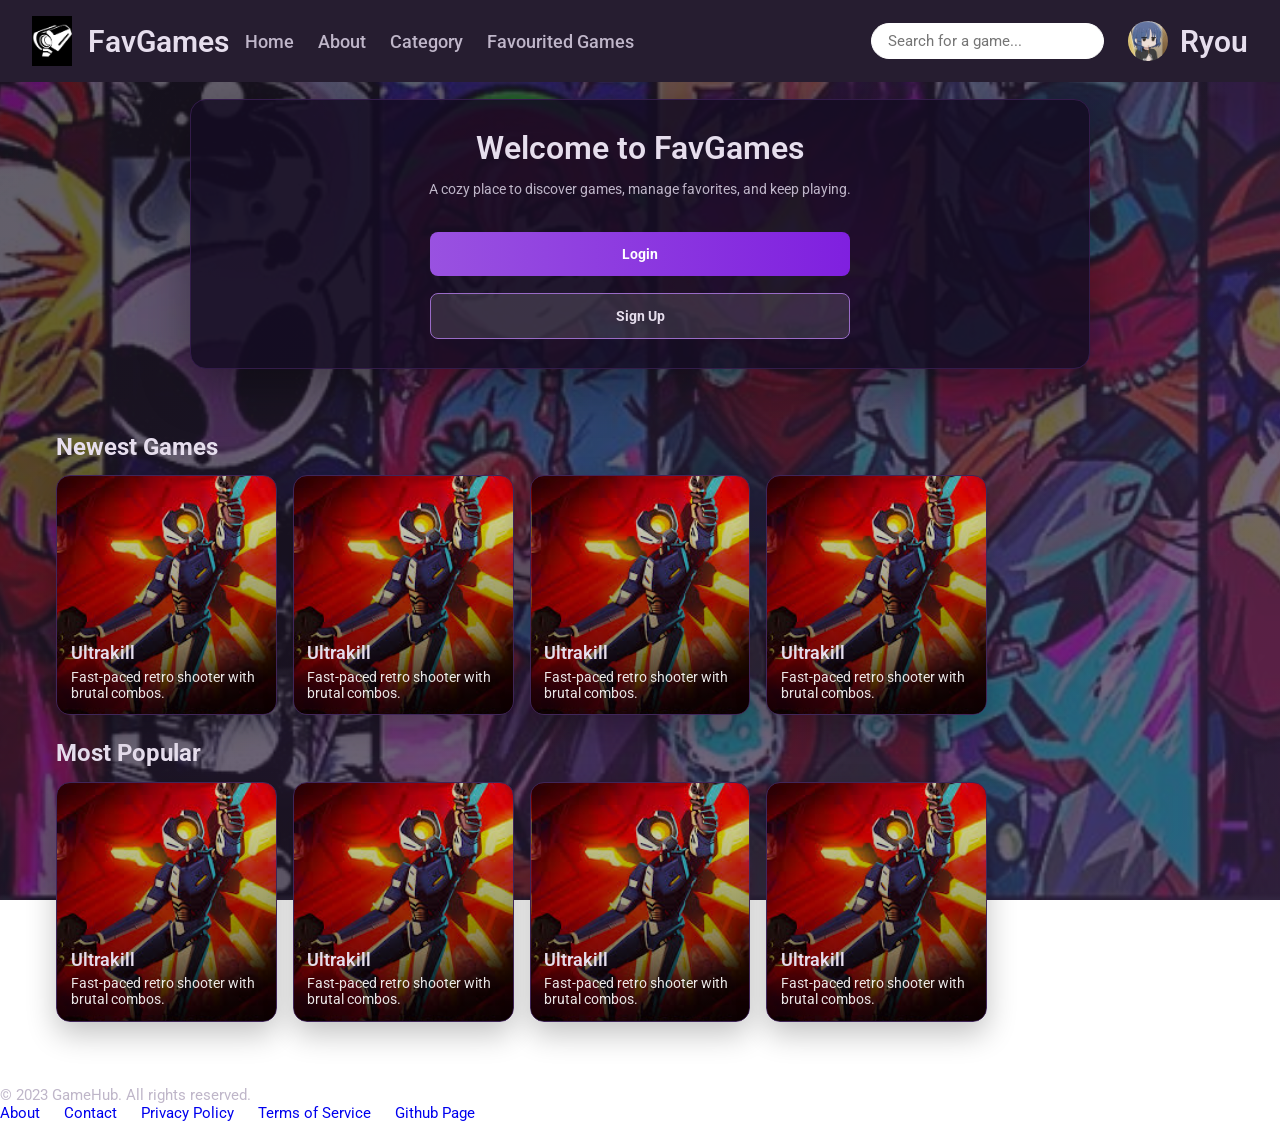
==== index.html @ 9c2b527d "Add files via upload" ====
<!DOCTYPE html>
<html lang="en">
<head>
    <meta charset="UTF-8">
    <meta name="viewport" content="width=device-width, initial-scale=1.0">
    <title>FavGames - Main Page</title>
    <link rel="stylesheet" href="access/css/index.css">
</head>
<body>
    <header class="header">
        <div class="left__side__header">
            <div class="logo">
                <h1>FavGames</h1>
                <img src="access/img/Logo.jpg" alt="" class="logo__img">
            </div>
            <nav class="navbar">
                <a href="#" class="nav__link">Home</a>
                <a href="#" class="nav__link">About</a>
                <a href="#" class="nav__link">Category</a>
                <a href="#" class="nav__link">Favourited Games</a>
            </nav>
        </div>
        <div class="right__side__header">
            <input type="text" id="search-bar" placeholder="Search for a game...">
            <div class="account">
                <img src="access/img/ryou yamada avatar.jpg" alt="" class="account__avatar">
                <h1 id="Username">Ryou</h1>
            </div>
        </div>
    </header>
    <div class="main__container container">
        <img src="access/img/background.jpg" alt="" class="background__img">

        <section class="intro-card">
            <h1>Welcome to FavGames</h1>
            <p class="subheading">A cozy place to discover games, manage favorites, and keep playing.</p>
            <div class="button-group">
                <a href="login.html" class="btn btn-primary">Login</a>
                <a href="sign-in.html" class="btn btn-secondary">Sign Up</a>
            </div>
        </section>

        <section class="game-list-section">
            <h2 class="category-label">Newest Games</h2>
            <div class="game-grid">
                <article class="game-card" style="background-image: url('access/img/Poster.jpg');">
                    <div class="game-card-info">
                        <h3>Ultrakill</h3>
                        <p>Fast-paced retro shooter with brutal combos.</p>
                    </div>
                </article>
                <article class="game-card" style="background-image: url('access/img/Poster.jpg');">
                    <div class="game-card-info">
                        <h3>Ultrakill</h3>
                        <p>Fast-paced retro shooter with brutal combos.</p>
                    </div>
                </article>
                <article class="game-card" style="background-image: url('access/img/Poster.jpg');">
                    <div class="game-card-info">
                        <h3>Ultrakill</h3>
                        <p>Fast-paced retro shooter with brutal combos.</p>
                    </div>
                </article>
                <article class="game-card" style="background-image: url('access/img/Poster.jpg');">
                    <div class="game-card-info">
                        <h3>Ultrakill</h3>
                        <p>Fast-paced retro shooter with brutal combos.</p>
                    </div>
                </article>
            </div>

            <h2 class="category-label">Most Popular</h2>
            <div class="game-grid">
                <article class="game-card" style="background-image: url('access/img/Poster.jpg');">
                    <div class="game-card-info">
                        <h3>Ultrakill</h3>
                        <p>Fast-paced retro shooter with brutal combos.</p>
                    </div>
                </article>
                <article class="game-card" style="background-image: url('access/img/Poster.jpg');">
                    <div class="game-card-info">
                        <h3>Ultrakill</h3>
                        <p>Fast-paced retro shooter with brutal combos.</p>
                    </div>
                </article>
                <article class="game-card" style="background-image: url('access/img/Poster.jpg');">
                    <div class="game-card-info">
                        <h3>Ultrakill</h3>
                        <p>Fast-paced retro shooter with brutal combos.</p>
                    </div>
                </article>
                <article class="game-card" style="background-image: url('access/img/Poster.jpg');">
                    <div class="game-card-info">
                        <h3>Ultrakill</h3>
                        <p>Fast-paced retro shooter with brutal combos.</p>
                    </div>
                </article>
            </div>
        </section>
    </div>
    <footer class="footer">
        <p>&copy; 2023 GameHub. All rights reserved.</p>
        <nav class="navbar">
            <a href="#" class="footer__link">About</a>
            <a href="#" class="footer__link">Contact</a>
            <a href="#" class="footer__link">Privacy Policy</a>
            <a href="#" class="footer__link">Terms of Service</a>
            <a href="#" class="footer__link">Github Page</a>
        </nav>
    </footer>
</body>
</html>
---- access/css/index.css ----
/* GG fonts */
@import url('https://fonts.googleapis.com/css2?family=Geist:wght@100..900&family=Montserrat:ital,wght@0,100..900;1,100..900&family=Roboto:ital,wght@0,100..900;1,100..900&display=swap');

/*=============== GOOGLE FONTS ===============*/  
@import url('https://fonts.googleapis.com/css2?family=Geist:wght@100..900&family=Montserrat:ital,wght@0,100..900;1,100..900&family=Roboto:ital,wght@0,100..900;1,100..900&display=swap');


/*=============== VARIABLES CSS ===============*/
:root {
  --header-height: 3.5rem;

/*========== Colors (Dark Black & Purple Theme) ==========*/

/* Dark black and purple theme */
--hue: 270;

/* Purple accent tones */
--first-color: hsl(270, 70%, 60%);
--first-color-alt: hsl(270, 75%, 50%);
--first-color-light: hsl(270, 60%, 70%);

/* Light text for dark backgrounds */
--title-color: hsl(270, 30%, 90%);
--text-color: hsl(270, 15%, 75%);
--text-color-light: hsl(270, 10%, 65%);

/* Dark backgrounds */
--white-color: hsl(0, 0%, 100%);
--body-color: hsl(270, 20%, 8%);
--container-color: hsl(270, 25%, 15%);

/* Dark shadow */
--shadow-color: hsla(270, 30%, 5%, 0.4);


  /*========== Font and typography ==========*/
  /*.5rem = 8px | 1rem = 16px ...*/
  --body-font:"Roboto", sans-serif;
  --biggest-font-size: 2rem;
  --h1-font-size: 1.5rem;
  --h2-font-size: 1.25rem;
  --h3-font-size: 1rem;
  --normal-font-size: .938rem;
  --small-font-size: .813rem;
  --smaller-font-size: .75rem;

  /*========== Font weight ==========*/
  --font-regular: 400;
  --font-medium: 500;
  --font-semi-bold: 600;

  /*========== z index ==========*/
  --z-tooltip: 10;
  --z-fixed: 100;
  --z-modal: 1000;
}

/*========== Responsive typography ==========*/
@media screen and (min-width: 1920px) {
  :root {
    --biggest-font-size: 4.5rem;
    --h1-font-size: 2.25rem;
    --h2-font-size: 1.5rem;
    --h3-font-size: 1.25rem;
    --normal-font-size: 1.125rem;
    --small-font-size: .875rem;
    --smaller-font-size: .813rem;
  }
}

/*=============== BASE ===============*/
* {
  box-sizing: border-box;
  padding: 0;
  margin: 0;
}

html {
  scroll-behavior: smooth;
}

body,
input,
textarea,
button {
  font-family: var(--body-font);
  font-size: var(--normal-font-size);
}

body {
  background-color: var(--body-color);
  color: var(--text-color);
  transition: background-color .4s;
}

input,
button,
textarea {
  border: none;
  outline: none;
}

h1, h2, h3, h4 {
  color: var(--title-color);
  font-weight: var(--font-semi-bold);
}

ul {
  list-style: none;
}

a {
  text-decoration: none;
}

img {
  display: block;
  max-width: 100%;
  height: auto;
}

/* Login */
/* New login page styles */
body {
  min-height: 100vh;
  background: linear-gradient(135deg, rgba(10, 5, 20, 0.92), rgba(40, 20, 60, 0.92)), url('../../img/background.jpg');
  background-size: cover;
  background-position: center;
  background-attachment: fixed;
}

.background__img {
  position: fixed;
  top: 0;
  left: 0;
  width: 100%;
  height: 100%;
  object-fit: cover;
  z-index: -1;
  opacity: 0.3;
}
.main__container {
  min-height: 100vh;
  display: flex;
  align-items: center;
  flex-direction: column;
  justify-content: center;
  padding: 1rem;
}

.login-card {
  width: min(380px, 100%);
  background: var(--container-color);
  border-radius: 16px;
  box-shadow: 0 16px 48px var(--shadow-color);
  padding: 1.75rem;
  display: flex;
  flex-direction: column;
  gap: 0.8rem;
  border: 1px solid hsl(270, 50%, 25%);
}

.login-card h1 {
  font-size: 1.8rem;
  margin-bottom: 0.15rem;
  color: var(--title-color);
}

.subheading {
  color: var(--text-color);
  margin-bottom: 0.9rem;
  font-size: 0.9rem;
}

.login-form {
  display: grid;
  gap: 0.7rem;
}

.login-form label {
  font-weight: 600;
  color: var(--title-color);
  font-size: 0.85rem;
}

.login-form input {
  width: 100%;
  padding: 0.8rem 0.9rem;
  border: 1px solid hsl(270, 40%, 25%);
  border-radius: 8px;
  font-size: 0.9rem;
  color: var(--title-color);
  background: hsl(270, 25%, 18%);
  transition: border-color .2s, box-shadow .2s;
}

.login-form input:focus {
  border-color: var(--first-color);
  box-shadow: 0 0 0 3px rgba(200, 100, 255, 0.15);
}

.forgot-link {
  font-size: .85rem;
  color: var(--first-color-light);
  font-weight: 600;
  justify-self: end;
  transition: color 0.2s;
}

.forgot-link:hover {
  color: var(--first-color);
}

.btn {
  width: 100%;
  padding: 0.85rem;
  border-radius: 8px;
  cursor: pointer;
  font-weight: 700;
  font-size: 0.9rem;
  border: none;
  margin-top: 0.3rem;
}

.btn-primary {
  background: linear-gradient(90deg, var(--first-color) 0%, var(--first-color-alt) 100%);
  color: #fff;
  transition: transform .2s, box-shadow .2s;
}

.btn-primary:hover {
  transform: translateY(-2px);
  box-shadow: 0 8px 20px rgba(200, 100, 255, 0.3);
}

.sign-up {
  text-align: center;
  color: var(--text-color-light);
  font-size: 0.85rem;
  margin-top: 0.3rem;
}

.sign-up a {
  color: var(--first-color-light);
  font-weight: 700;
  transition: color 0.2s;
}

.sign-up a:hover {
  color: var(--first-color);
}

@media (max-width: 500px) {
  .login-card {
    padding: 1.3rem;
  }

  .main__container {
    padding: 0.8rem;
  }

  .login-card h1 {
    font-size: 1.5rem;
  }
}

/* Header */
.header {
  background-color: var(--container-color);
  padding: 1rem 2rem;
  display: flex;
  align-items: center;
  justify-content: space-between;
  position: fixed;
  top: 0;
  left: 0;
  width: 100%;
  z-index: var(--z-fixed);
}

.left__side__header{
  display: flex;
  align-items: center;
  gap: 1rem;
}

.navbar {
  display: flex;
  gap: 1.5rem;
  align-items: center;
}

.nav__link {
  color: var(--text-color);
  font-weight: var(--font-medium);
  transition: color 0.2s;
  font-size: large;
}

.logo {
  display: flex;
  flex-direction: row-reverse;
  align-items: center;
  gap: 1rem;
}

.logo__img {
  width: 40px;
  height: 50px;
}

.right__side__header {
  display: flex;
  align-items: center;
  gap: 1.5rem;
}

#search-bar {
  padding: 0.5rem 1rem;
  border-radius: 20px;
  border: 1px solid hsl(0, 0%, 100%);
  background: hsl(0, 0%, 100%);
  color: var(--title-color);
  transition: border-color .2s, box-shadow .2s;
}

.account{
  display: flex;
  align-items: center;
  gap: 0.75rem;
}
.account__avatar {
  width: 40px;
  height: 40px;
  border-radius: 50%;
  object-fit: cover;
}

/* Game list vibe */
.intro-card {
  max-width: 900px;
  width: 100%;
  background: rgba(20, 12, 35, 0.85);
  border: 1px solid hsl(270, 45%, 20%);
  border-radius: 16px;
  padding: 1.8rem;
  margin-top: 5.2rem;
  display: flex;
  flex-direction: column;
  align-items: center;
  text-align: center;
  gap: 0.9rem;
  box-shadow: 0 16px 48px rgba(0, 0, 0, 0.35);
}

.intro-card h1 {
  font-size: 2rem;
  color: var(--title-color);
}

.button-group {
  display: flex;
  gap: 0.75rem;
  flex-wrap: wrap;
  justify-content: center;
  width: 100%;
  max-width: 420px;
}

.btn-secondary {
  background: rgba(255, 255, 255, 0.12);
  color: var(--title-color);
  border: 1px solid hsl(270, 45%, 60%);
}

.game-list-section {
  max-width: 1200px;
  width: 100%;
  margin: 2.5rem auto 3rem;
  padding: 0 1rem;
}

.category-label {
  color: var(--title-color);
  font-size: 1.5rem;
  margin: 1.5rem 0 0.9rem;
  font-weight: 700;
}

.game-grid {
  display: grid;
  grid-template-columns: repeat(auto-fill, minmax(200px, 1fr));
  gap: 1rem;
}

.game-card {
  height: 240px;
  border: 1px solid hsl(270, 40%, 25%);
  border-radius: 14px;
  overflow: hidden;
  box-shadow: 0 12px 30px rgba(0, 0, 0, 0.24);
  transition: transform .2s, box-shadow .2s;
  background-size: cover;
  background-position: center;
  position: relative;
  display: flex;
  align-items: flex-end;
}

.game-card:hover {
  transform: translateY(-3px);
  box-shadow: 0 14px 28px rgba(0, 0, 0, 0.35);
}

.game-card::before {
  content: '';
  position: absolute;
  inset: 0;
  background: linear-gradient(to top, rgba(0, 0, 0, 0.65), rgba(0, 0, 0, 0.1));
}

.game-card .game-card-info {
  position: relative;
  z-index: 1;
  width: 100%;
  padding: 0.85rem;
  color: #fff;
}

.game-card .game-card-info h3 {
  margin: 0;
  font-size: 1.15rem;
}

.game-card .game-card-info p {
  margin: 0.35rem 0 0;
  font-size: 0.88rem;
  color: rgba(255, 255, 255, 0.9);
}

@media (max-width: 768px) {
  .intro-card {
    margin-top: 6rem;
    padding: 1.4rem;
  }

  .game-card img {
    height: 150px;
  }
}

/* Main */
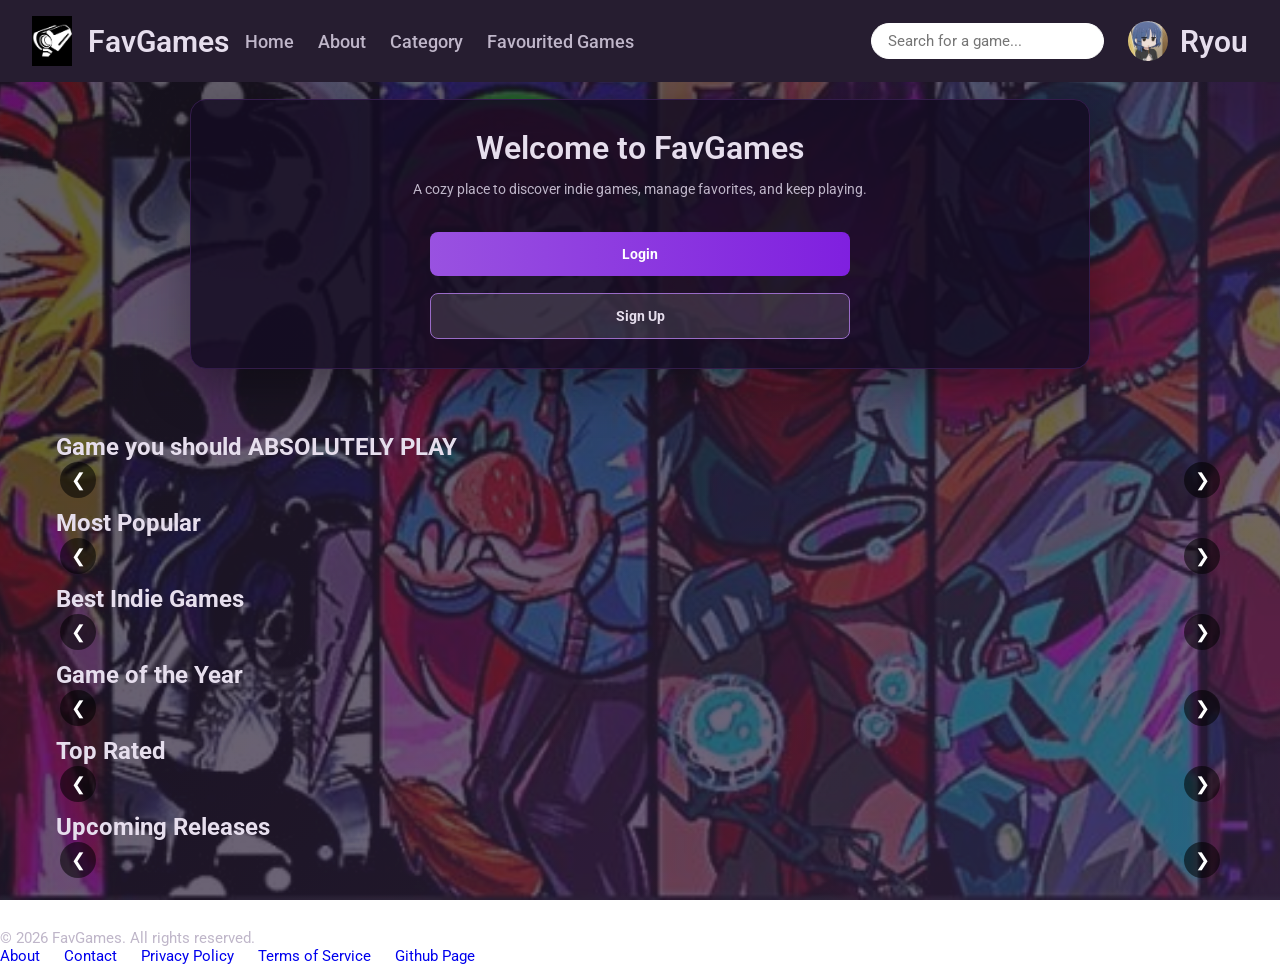
==== commit 73755ebe: "Add files via upload" ====
--- a/index.html
+++ b/index.html
@@ -7,6 +7,7 @@
     <link rel="stylesheet" href="access/css/index.css">
 </head>
 <body>
+    <!-- header -->
     <header class="header">
         <div class="left__side__header">
             <div class="logo">
@@ -28,12 +29,13 @@
             </div>
         </div>
     </header>
+    <!-- main content -->
     <div class="main__container container">
         <img src="access/img/background.jpg" alt="" class="background__img">
 
         <section class="intro-card">
             <h1>Welcome to FavGames</h1>
-            <p class="subheading">A cozy place to discover games, manage favorites, and keep playing.</p>
+            <p class="subheading">A cozy place to discover indie games, manage favorites, and keep playing.</p>
             <div class="button-group">
                 <a href="login.html" class="btn btn-primary">Login</a>
                 <a href="sign-in.html" class="btn btn-secondary">Sign Up</a>
@@ -41,65 +43,52 @@
         </section>
 
         <section class="game-list-section">
-            <h2 class="category-label">Newest Games</h2>
-            <div class="game-grid">
-                <article class="game-card" style="background-image: url('access/img/Poster.jpg');">
-                    <div class="game-card-info">
-                        <h3>Ultrakill</h3>
-                        <p>Fast-paced retro shooter with brutal combos.</p>
-                    </div>
-                </article>
-                <article class="game-card" style="background-image: url('access/img/Poster.jpg');">
-                    <div class="game-card-info">
-                        <h3>Ultrakill</h3>
-                        <p>Fast-paced retro shooter with brutal combos.</p>
-                    </div>
-                </article>
-                <article class="game-card" style="background-image: url('access/img/Poster.jpg');">
-                    <div class="game-card-info">
-                        <h3>Ultrakill</h3>
-                        <p>Fast-paced retro shooter with brutal combos.</p>
-                    </div>
-                </article>
-                <article class="game-card" style="background-image: url('access/img/Poster.jpg');">
-                    <div class="game-card-info">
-                        <h3>Ultrakill</h3>
-                        <p>Fast-paced retro shooter with brutal combos.</p>
-                    </div>
-                </article>
+
+            <h2 class="category-label">Game you should ABSOLUTELY PLAY</h2>
+            <div class="game-carousel">
+                <button class="carousel-btn prev" aria-label="Previous games">&#10094;</button>
+                <button class="carousel-btn next" aria-label="Next games">&#10095;</button>
+                <div class="game-grid popular-games"></div>
             </div>
 
             <h2 class="category-label">Most Popular</h2>
-            <div class="game-grid">
-                <article class="game-card" style="background-image: url('access/img/Poster.jpg');">
-                    <div class="game-card-info">
-                        <h3>Ultrakill</h3>
-                        <p>Fast-paced retro shooter with brutal combos.</p>
-                    </div>
-                </article>
-                <article class="game-card" style="background-image: url('access/img/Poster.jpg');">
-                    <div class="game-card-info">
-                        <h3>Ultrakill</h3>
-                        <p>Fast-paced retro shooter with brutal combos.</p>
-                    </div>
-                </article>
-                <article class="game-card" style="background-image: url('access/img/Poster.jpg');">
-                    <div class="game-card-info">
-                        <h3>Ultrakill</h3>
-                        <p>Fast-paced retro shooter with brutal combos.</p>
-                    </div>
-                </article>
-                <article class="game-card" style="background-image: url('access/img/Poster.jpg');">
-                    <div class="game-card-info">
-                        <h3>Ultrakill</h3>
-                        <p>Fast-paced retro shooter with brutal combos.</p>
-                    </div>
-                </article>
+            <div class="game-carousel">
+                <button class="carousel-btn prev" aria-label="Previous games">&#10094;</button>
+                <button class="carousel-btn next" aria-label="Next games">&#10095;</button>
+                <div class="game-grid popular-games"></div>
+            </div>
+
+            <h2 class="category-label">Best Indie Games</h2>
+            <div class="game-carousel">
+                <button class="carousel-btn prev" aria-label="Previous games">&#10094;</button>
+                <button class="carousel-btn next" aria-label="Next games">&#10095;</button>
+                <div class="game-grid indie-games"></div>
+            </div>
+
+            <h2 class="category-label">Game of the Year</h2>
+            <div class="game-carousel">
+                <button class="carousel-btn prev" aria-label="Previous games">&#10094;</button>
+                <button class="carousel-btn next" aria-label="Next games">&#10095;</button>
+                <div class="game-grid goty-games"></div>
+            </div>
+
+            <h2 class="category-label">Top Rated</h2>
+            <div class="game-carousel">
+                <button class="carousel-btn prev" aria-label="Previous games">&#10094;</button>
+                <button class="carousel-btn next" aria-label="Next games">&#10095;</button>
+                <div class="game-grid top-rated-games"></div>
+            </div>
+
+            <h2 class="category-label">Upcoming Releases</h2>
+            <div class="game-carousel">
+                <button class="carousel-btn prev" aria-label="Previous games">&#10094;</button>
+                <button class="carousel-btn next" aria-label="Next games">&#10095;</button>
+                <div class="game-grid upcoming-games"></div>
             </div>
         </section>
     </div>
     <footer class="footer">
-        <p>&copy; 2023 GameHub. All rights reserved.</p>
+        <p>&copy; 2026 FavGames. All rights reserved.</p>
         <nav class="navbar">
             <a href="#" class="footer__link">About</a>
             <a href="#" class="footer__link">Contact</a>
@@ -108,5 +97,7 @@
             <a href="#" class="footer__link">Github Page</a>
         </nav>
     </footer>
+    <script src="index.js"></script>
+    <script src="api.js"></script>
 </body>
 </html>
--- a/access/css/index.css
+++ b/access/css/index.css
@@ -387,13 +387,38 @@
   font-weight: 700;
 }
 
+.game-carousel {
+  position: relative;
+}
+
 .game-grid {
-  display: grid;
-  grid-template-columns: repeat(auto-fill, minmax(200px, 1fr));
+  display: flex;
+  overflow-x: auto;
+  scroll-snap-type: x mandatory;
   gap: 1rem;
+  padding: 0.3rem 0.1rem;
+  scroll-behavior: smooth;
+  -webkit-overflow-scrolling: touch;
+}
+
+.game-card-link {
+  display: block;
+  text-decoration: none;
+  color: inherit;
+}
+
+.game-grid::-webkit-scrollbar {
+  height: 10px;
+}
+
+.game-grid::-webkit-scrollbar-thumb {
+  background: hsl(270, 50%, 40%);
+  border-radius: 999px;
 }
 
 .game-card {
+  flex: 0 0 220px;
+  min-width: 220px;
   height: 240px;
   border: 1px solid hsl(270, 40%, 25%);
   border-radius: 14px;
@@ -407,6 +432,45 @@
   align-items: flex-end;
 }
 
+.carousel-btn {
+  position: absolute;
+  top: 50%;
+  transform: translateY(-50%);
+  border: none;
+  background: rgba(0, 0, 0, 0.55);
+  color: #fff;
+  width: 36px;
+  height: 36px;
+  border-radius: 50%;
+  cursor: pointer;
+  z-index: 10;
+  display: flex;
+  align-items: center;
+  justify-content: center;
+  font-size: 1.1rem;
+  transition: background 0.2s;
+}
+
+.carousel-btn:hover {
+  background: rgba(100, 80, 180, 0.8);
+}
+
+.carousel-btn.prev {
+  left: 0.25rem;
+}
+
+.carousel-btn.next {
+  right: 0.25rem;
+}
+
+@media (max-width: 900px) {
+  .carousel-btn {
+    width: 30px;
+    height: 30px;
+    font-size: 0.95rem;
+  }
+}
+
 .game-card:hover {
   transform: translateY(-3px);
   box-shadow: 0 14px 28px rgba(0, 0, 0, 0.35);
@@ -438,6 +502,14 @@
   color: rgba(255, 255, 255, 0.9);
 }
 
+#detail-poster {
+  width: 100%;
+  max-width: 400px;
+  border-radius: 12px;
+  box-shadow: 0 16px 48px rgba(0, 0, 0, 0.35);
+  justify-content: center;
+  align-self: center;
+}
 @media (max-width: 768px) {
   .intro-card {
     margin-top: 6rem;
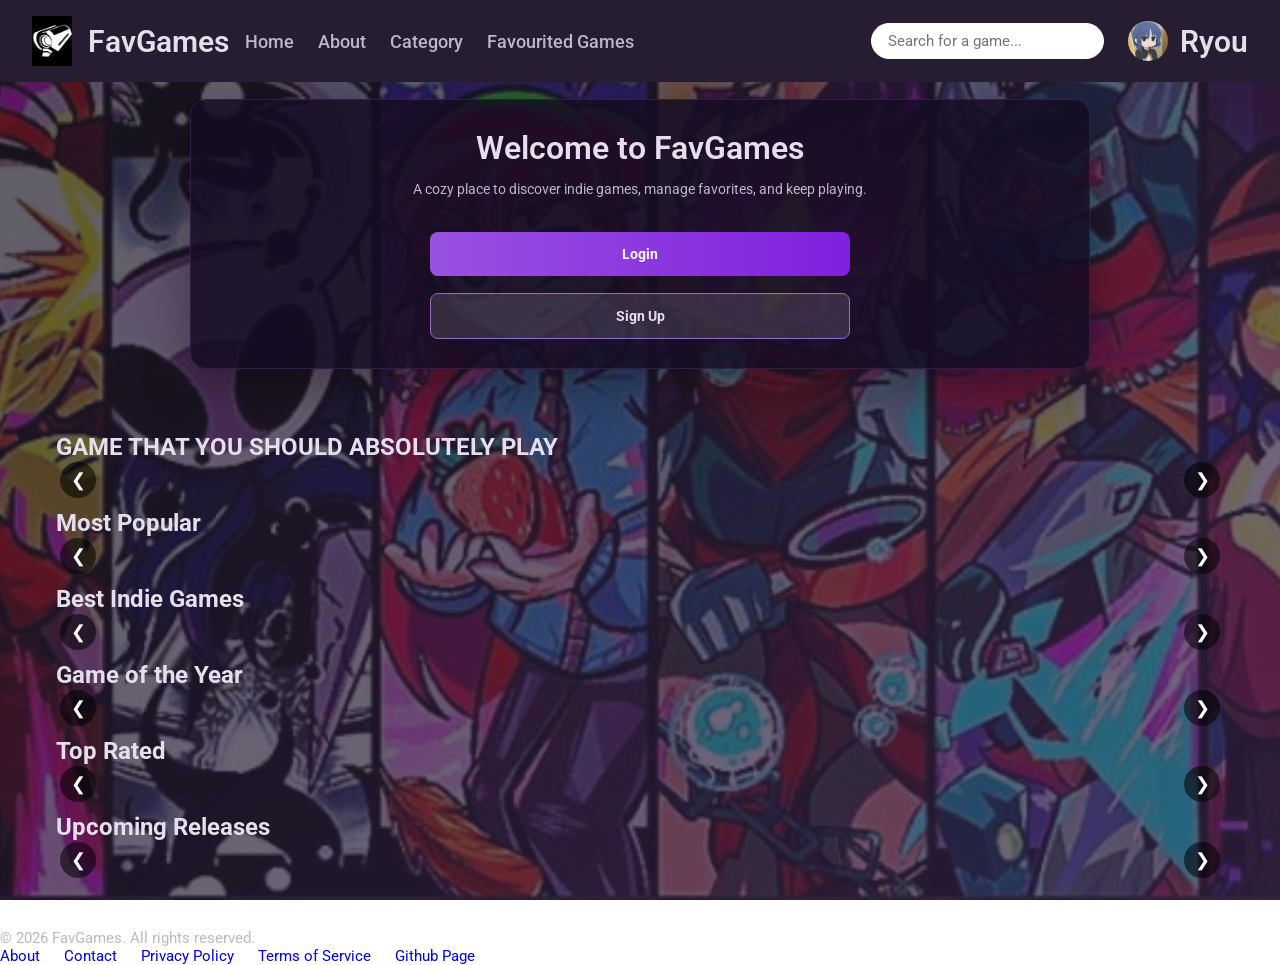
==== commit 98608338: "Add files via upload" ====
--- a/index.html
+++ b/index.html
@@ -44,11 +44,11 @@
 
         <section class="game-list-section">
 
-            <h2 class="category-label">Game you should ABSOLUTELY PLAY</h2>
+            <h2 class="category-label">GAME THAT YOU SHOULD ABSOLUTELY PLAY</h2>
             <div class="game-carousel">
                 <button class="carousel-btn prev" aria-label="Previous games">&#10094;</button>
                 <button class="carousel-btn next" aria-label="Next games">&#10095;</button>
-                <div class="game-grid popular-games"></div>
+                <div class="game-grid must-play-games"></div>
             </div>
 
             <h2 class="category-label">Most Popular</h2>
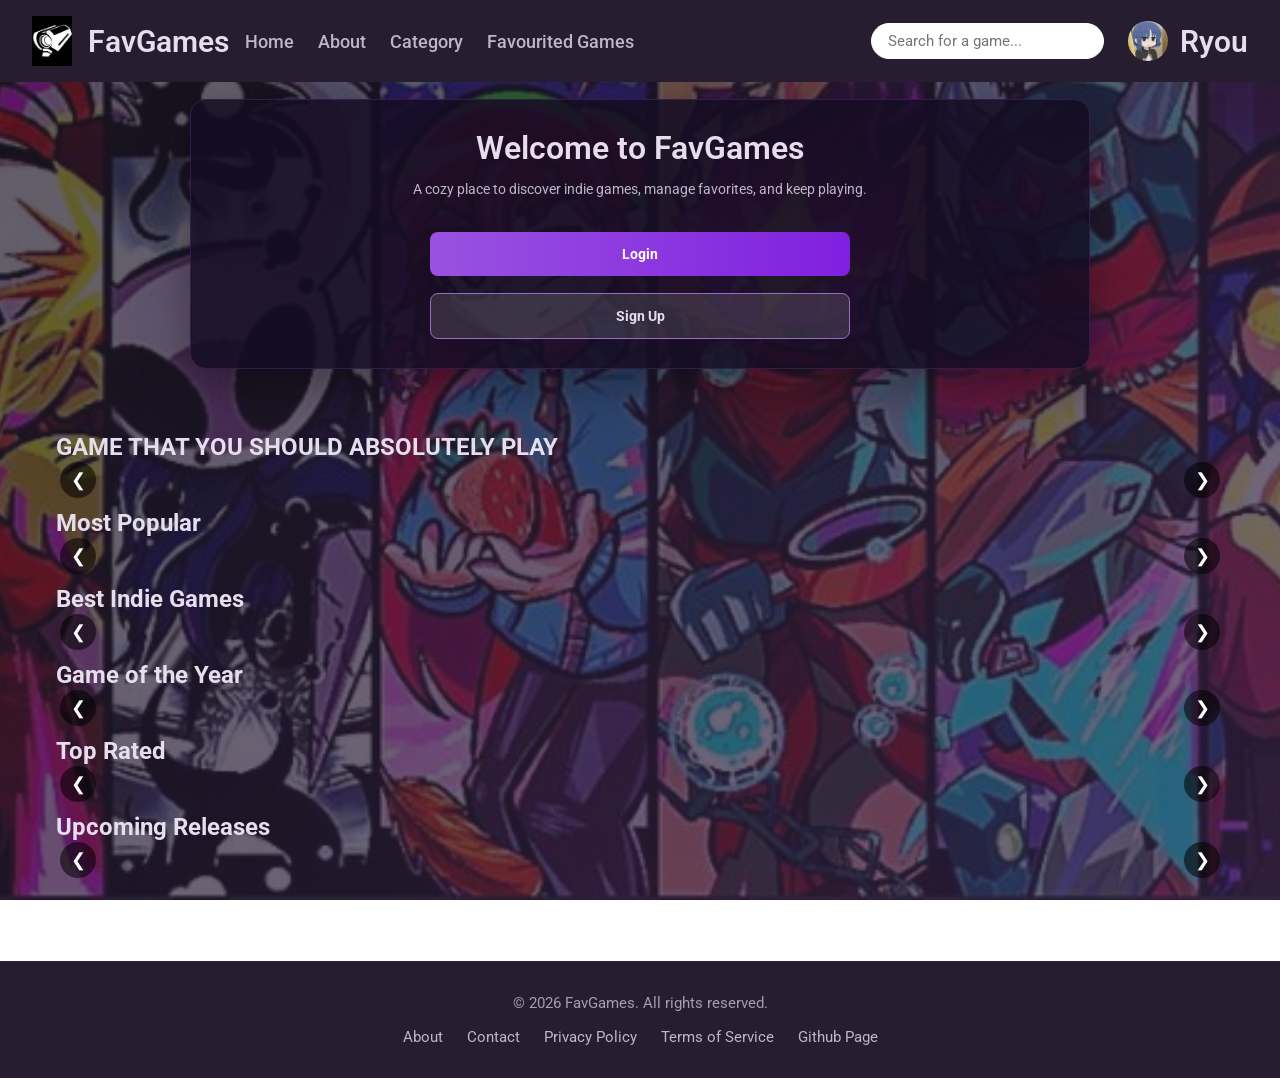
==== commit 19bb99af: "Add files via upload" ====
--- a/index.html
+++ b/index.html
@@ -89,7 +89,7 @@
     </div>
     <footer class="footer">
         <p>&copy; 2026 FavGames. All rights reserved.</p>
-        <nav class="navbar">
+        <nav class="navbar footer-nav">
             <a href="#" class="footer__link">About</a>
             <a href="#" class="footer__link">Contact</a>
             <a href="#" class="footer__link">Privacy Policy</a>
--- a/access/css/index.css
+++ b/access/css/index.css
@@ -177,6 +177,17 @@
   gap: 0.7rem;
 }
 
+.form-message {
+  color: var(--first-color);
+  font-size: 0.9rem;
+  min-height: 1.25rem;
+  margin-top: 0.1rem;
+}
+
+.form-message.error {
+  color: #ff6b6b;
+}
+
 .login-form label {
   font-weight: 600;
   color: var(--title-color);
@@ -290,6 +301,36 @@
   align-items: center;
 }
 
+.footer {
+  padding: 2rem 1rem;
+  text-align: center;
+  background: var(--container-color);
+  border-top: 1px solid hsl(270, 45%, 20%);
+  margin-top: 2rem;
+  justify-content: center;
+}
+
+.footer p {
+  color: var(--text-color-light);
+  margin-bottom: 1rem;
+}
+
+.footer-nav {
+  flex-wrap: wrap;
+  justify-content: center;
+  justify-content: center;
+}
+
+.footer__link {
+  color: var(--text-color);
+  font-size: 0.95rem;
+  transition: color 0.2s;
+}
+
+.footer__link:hover {
+  color: var(--first-color);
+}
+
 .nav__link {
   color: var(--text-color);
   font-weight: var(--font-medium);
@@ -371,6 +412,165 @@
   background: rgba(255, 255, 255, 0.12);
   color: var(--title-color);
   border: 1px solid hsl(270, 45%, 60%);
+}
+
+.profile-section {
+  max-width: 1200px;
+  width: 100%;
+  margin: 6rem auto 3rem;
+  padding: 1rem;
+}
+
+.profile-grid {
+  display: grid;
+  grid-template-columns: 320px 1fr;
+  gap: 2rem;
+  align-items: start;
+}
+
+.profile-card,
+.profile-favorites {
+  background: rgba(20, 12, 35, 0.92);
+  border: 1px solid hsl(270, 45%, 20%);
+  border-radius: 24px;
+  padding: 2rem;
+  box-shadow: 0 24px 60px rgba(0, 0, 0, 0.22);
+}
+
+.profile-avatar-wrap {
+  width: 140px;
+  height: 140px;
+  margin: 0 auto 1.25rem;
+  border-radius: 50%;
+  overflow: hidden;
+  border: 4px solid var(--first-color);
+}
+
+.profile-avatar {
+  width: 100%;
+  height: 100%;
+  object-fit: cover;
+}
+
+.profile-card h1 {
+  margin-bottom: 0.25rem;
+  text-align: center;
+}
+
+.profile-username {
+  text-align: center;
+  color: var(--first-color-light);
+  margin-bottom: 1rem;
+}
+
+.profile-description {
+  color: var(--text-color-light);
+  line-height: 1.8;
+  margin-bottom: 1.5rem;
+}
+
+.profile-meta {
+  list-style: none;
+  display: grid;
+  gap: 0.85rem;
+  margin-bottom: 1.5rem;
+}
+
+.profile-meta li {
+  background: rgba(255, 255, 255, 0.04);
+  border: 1px solid hsla(270, 30%, 80%, 0.12);
+  border-radius: 16px;
+  padding: 1rem 1.2rem;
+  color: var(--text-color-light);
+}
+
+.profile-actions {
+  display: flex;
+  gap: 1rem;
+  flex-wrap: wrap;
+  justify-content: center;
+}
+
+.empty-favorites-message {
+  grid-column: 1 / -1;
+  padding: 1.25rem 1rem;
+  border-radius: 18px;
+  background: rgba(255, 255, 255, 0.04);
+  color: var(--text-color-light);
+  text-align: center;
+}
+
+.profile-favorites .favorites-header h2 {
+  margin: 0;
+  color: var(--title-color);
+}
+
+.profile-favorites .favorites-header p {
+  color: var(--text-color-light);
+  margin-top: 0.5rem;
+}
+
+.favorites-grid {
+  display: grid;
+  grid-template-columns: repeat(3, minmax(0, 1fr));
+  gap: 1rem;
+  margin-top: 1.5rem;
+}
+
+.favorite-card {
+  display: flex;
+  gap: 1rem;
+  align-items: center;
+  padding: 1rem;
+  border-radius: 18px;
+  background: rgba(255, 255, 255, 0.03);
+  border: 1px solid rgba(255, 255, 255, 0.08);
+}
+
+.favorite-card img {
+  width: 96px;
+  height: 96px;
+  border-radius: 16px;
+  object-fit: cover;
+}
+
+.favorite-card h3 {
+  margin: 0;
+  font-size: 1rem;
+  color: var(--title-color);
+}
+
+.favorite-card p {
+  margin: 0.4rem 0 0;
+  color: var(--text-color-light);
+  font-size: 0.92rem;
+  line-height: 1.5;
+}
+
+@media (max-width: 960px) {
+  .profile-grid {
+    grid-template-columns: 1fr;
+  }
+
+  .favorites-grid {
+    grid-template-columns: 1fr 1fr;
+  }
+}
+
+@media (max-width: 700px) {
+  .favorite-card {
+    flex-direction: column;
+    align-items: flex-start;
+  }
+
+  .favorite-card img {
+    width: 100%;
+    height: 160px;
+  }
+
+  .favorites-grid {
+    grid-template-columns: 1fr;
+  }
 }
 
 .game-list-section {
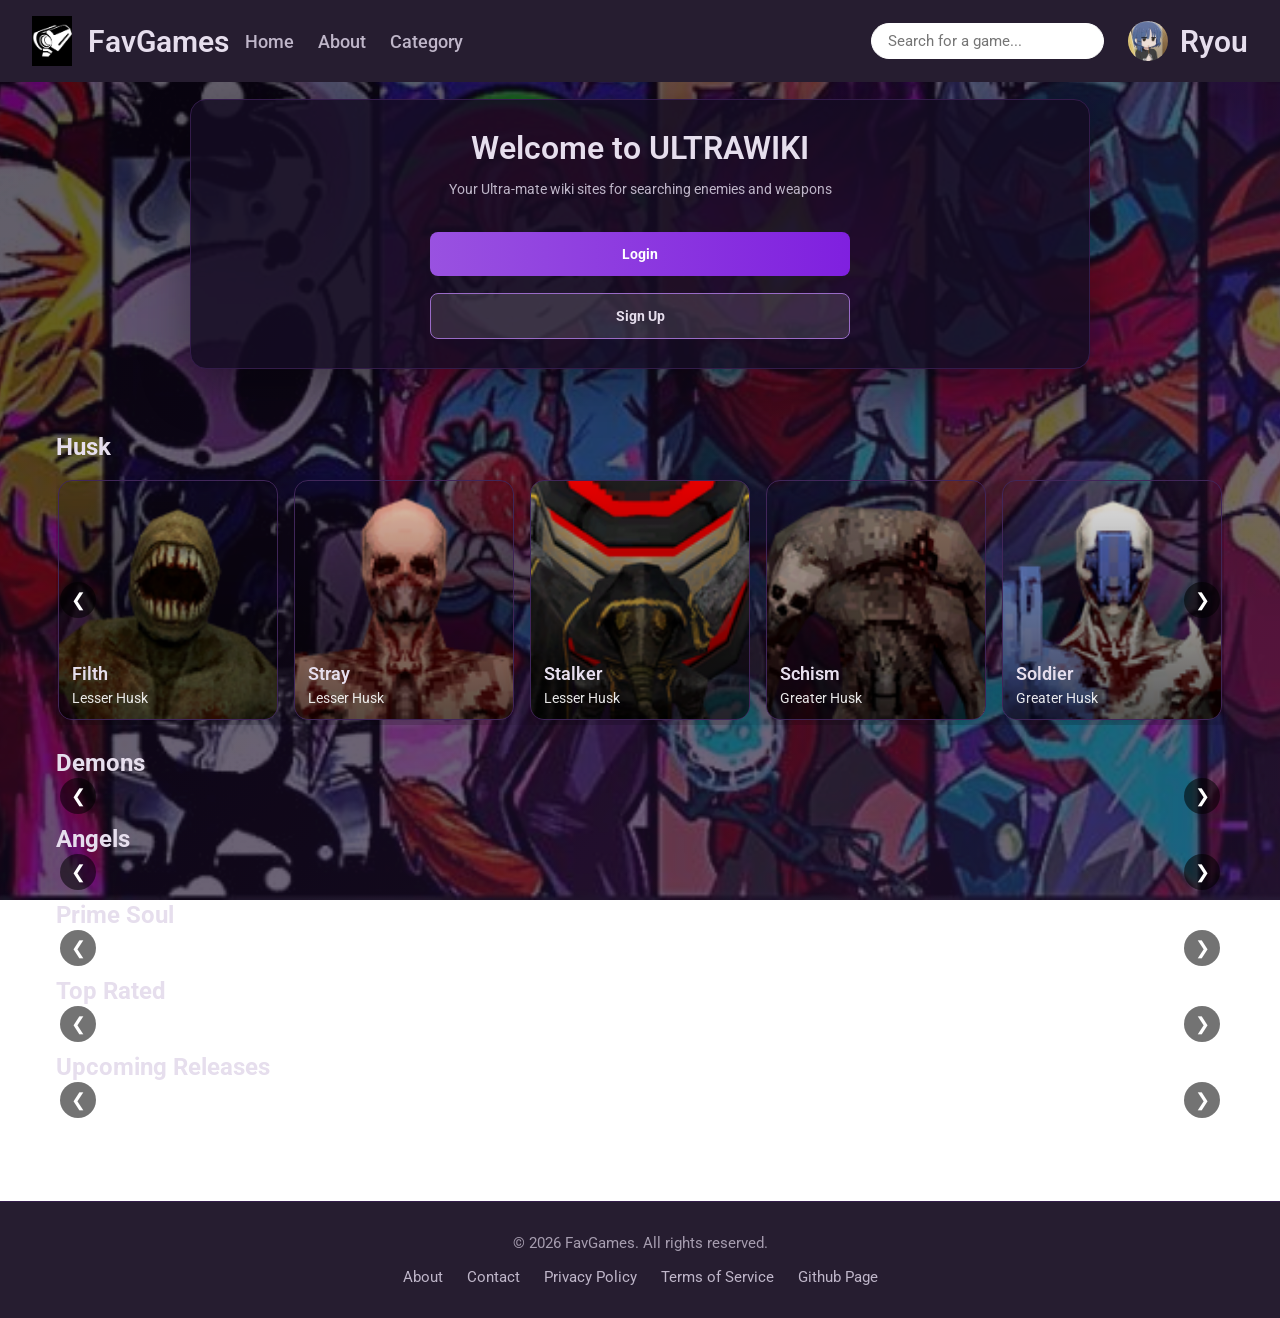
==== commit 140463fd: "Add files via upload" ====
--- a/index.html
+++ b/index.html
@@ -18,7 +18,6 @@
                 <a href="#" class="nav__link">Home</a>
                 <a href="#" class="nav__link">About</a>
                 <a href="#" class="nav__link">Category</a>
-                <a href="#" class="nav__link">Favourited Games</a>
             </nav>
         </div>
         <div class="right__side__header">
@@ -34,8 +33,8 @@
         <img src="access/img/background.jpg" alt="" class="background__img">
 
         <section class="intro-card">
-            <h1>Welcome to FavGames</h1>
-            <p class="subheading">A cozy place to discover indie games, manage favorites, and keep playing.</p>
+            <h1>Welcome to ULTRAWIKI</h1>
+            <p class="subheading">Your Ultra-mate wiki sites for searching enemies and weapons</p>
             <div class="button-group">
                 <a href="login.html" class="btn btn-primary">Login</a>
                 <a href="sign-in.html" class="btn btn-secondary">Sign Up</a>
@@ -44,28 +43,28 @@
 
         <section class="game-list-section">
 
-            <h2 class="category-label">GAME THAT YOU SHOULD ABSOLUTELY PLAY</h2>
+            <h2 class="category-label">Husk</h2>
             <div class="game-carousel">
                 <button class="carousel-btn prev" aria-label="Previous games">&#10094;</button>
                 <button class="carousel-btn next" aria-label="Next games">&#10095;</button>
                 <div class="game-grid must-play-games"></div>
             </div>
 
-            <h2 class="category-label">Most Popular</h2>
+            <h2 class="category-label">Demons</h2>
             <div class="game-carousel">
                 <button class="carousel-btn prev" aria-label="Previous games">&#10094;</button>
                 <button class="carousel-btn next" aria-label="Next games">&#10095;</button>
                 <div class="game-grid popular-games"></div>
             </div>
 
-            <h2 class="category-label">Best Indie Games</h2>
+            <h2 class="category-label">Angels</h2>
             <div class="game-carousel">
                 <button class="carousel-btn prev" aria-label="Previous games">&#10094;</button>
                 <button class="carousel-btn next" aria-label="Next games">&#10095;</button>
                 <div class="game-grid indie-games"></div>
             </div>
 
-            <h2 class="category-label">Game of the Year</h2>
+            <h2 class="category-label">Prime Soul</h2>
             <div class="game-carousel">
                 <button class="carousel-btn prev" aria-label="Previous games">&#10094;</button>
                 <button class="carousel-btn next" aria-label="Next games">&#10095;</button>
@@ -97,7 +96,7 @@
             <a href="#" class="footer__link">Github Page</a>
         </nav>
     </footer>
-    <script src="index.js"></script>
-    <script src="api.js"></script>
+    <script src="access/js/index.js"></script>
+    <script src="access/js/fetch.js"></script>
 </body>
 </html>
--- a/access/css/index.css
+++ b/access/css/index.css
@@ -123,7 +123,7 @@
 /* New login page styles */
 body {
   min-height: 100vh;
-  background: linear-gradient(135deg, rgba(10, 5, 20, 0.92), rgba(40, 20, 60, 0.92)), url('../../img/background.jpg');
+  background: linear-gradient(135deg, rgba(10, 5, 20, 0.92), rgba(40, 20, 60, 0.92)), url('../img/background.jpg');
   background-size: cover;
   background-position: center;
   background-attachment: fixed;
@@ -428,8 +428,7 @@
   align-items: start;
 }
 
-.profile-card,
-.profile-favorites {
+.profile-card {
   background: rgba(20, 12, 35, 0.92);
   border: 1px solid hsl(270, 45%, 20%);
   border-radius: 24px;
@@ -491,84 +490,8 @@
   justify-content: center;
 }
 
-.empty-favorites-message {
-  grid-column: 1 / -1;
-  padding: 1.25rem 1rem;
-  border-radius: 18px;
-  background: rgba(255, 255, 255, 0.04);
-  color: var(--text-color-light);
-  text-align: center;
-}
-
-.profile-favorites .favorites-header h2 {
-  margin: 0;
-  color: var(--title-color);
-}
-
-.profile-favorites .favorites-header p {
-  color: var(--text-color-light);
-  margin-top: 0.5rem;
-}
-
-.favorites-grid {
-  display: grid;
-  grid-template-columns: repeat(3, minmax(0, 1fr));
-  gap: 1rem;
-  margin-top: 1.5rem;
-}
-
-.favorite-card {
-  display: flex;
-  gap: 1rem;
-  align-items: center;
-  padding: 1rem;
-  border-radius: 18px;
-  background: rgba(255, 255, 255, 0.03);
-  border: 1px solid rgba(255, 255, 255, 0.08);
-}
-
-.favorite-card img {
-  width: 96px;
-  height: 96px;
-  border-radius: 16px;
-  object-fit: cover;
-}
-
-.favorite-card h3 {
-  margin: 0;
-  font-size: 1rem;
-  color: var(--title-color);
-}
-
-.favorite-card p {
-  margin: 0.4rem 0 0;
-  color: var(--text-color-light);
-  font-size: 0.92rem;
-  line-height: 1.5;
-}
-
 @media (max-width: 960px) {
   .profile-grid {
-    grid-template-columns: 1fr;
-  }
-
-  .favorites-grid {
-    grid-template-columns: 1fr 1fr;
-  }
-}
-
-@media (max-width: 700px) {
-  .favorite-card {
-    flex-direction: column;
-    align-items: flex-start;
-  }
-
-  .favorite-card img {
-    width: 100%;
-    height: 160px;
-  }
-
-  .favorites-grid {
     grid-template-columns: 1fr;
   }
 }
